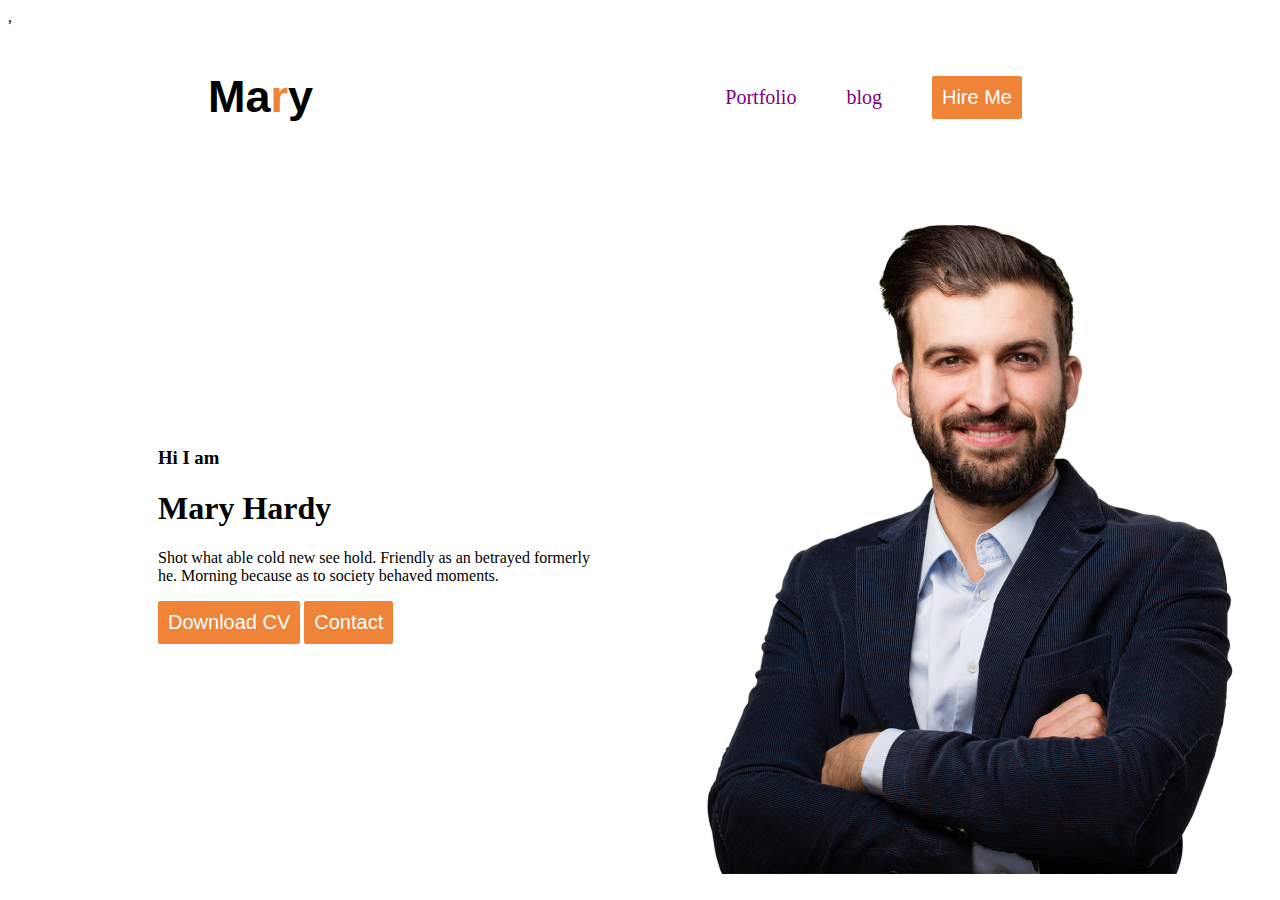
==== index2.html @ 91670aed "new file" ====
<!DOCTYPE html>
<html lang="en">
<head>
    <meta charset="UTF-8">
    <meta name="viewport" content="width=device-width, initial-scale=1.0">
    <title>Document</title>,
    <link rel="stylesheet" href="styles/portfolio2.css">
</head>
<body>
    <header class="header"> 
<nav>
<h3 class="web-tittle">Ma<span class="text-primary">r</span>y</h3>
    <ul> <li><a href="">Portfolio</a></li>
     <li><a href="">blog</a></li>
     <li><button class="btn-primary">Hire Me</button></li>
    </ul>
</nav>
    <div class="banner">
        <div class="banner-content">
            <h3 class="banner-greetings">Hi I am</h3>
            <h1 class="banner-tittle">
                Mary Hardy
            </h1>
            <p>
                Shot what able cold new see hold.
        Friendly 
        as an betrayed formerly <br>he. 
        Morning because as 
        to society behaved moments.
            </p>
        <button class="btn-primary">Download CV</button>
        <button class="btn-primary">Contact</button> </div>
<img class="profile-pic" src="images/hardy.png" alt="">

</div>






    </header>
    <main>


    </main>
    <footer>

    </footer>
</body>
</html>
---- styles/portfolio2.css ----
/* nav related style */
nav{
display: flex;
align-items: center;
justify-content: space-between;
margin: 0px 200px;
}
nav>ul{
    display: flex;
    align-items: center;
}
nav li {
list-style: none;
margin-right: 50px;

}
nav a{
    text-decoration: none;
    color: purple;
    font-size: 20px;
}
.web-tittle{
    font-family: sans-serif;
    font-size: 45px;
    font-weight: 800;
}
.text-primary{
    color: #ef8337}
.btn-primary{
border-radius: 2px;
border: 0;
background-color: #ef8337;
color: white;
font-size: 20px;
font-weight: 300;
font-style: normal;
padding: 10px 10px;
 }
 .banner{
    display: flex;
    align-items: center;
    justify-content: space-between;
    padding: 30px 30px 0px 150px;
 }
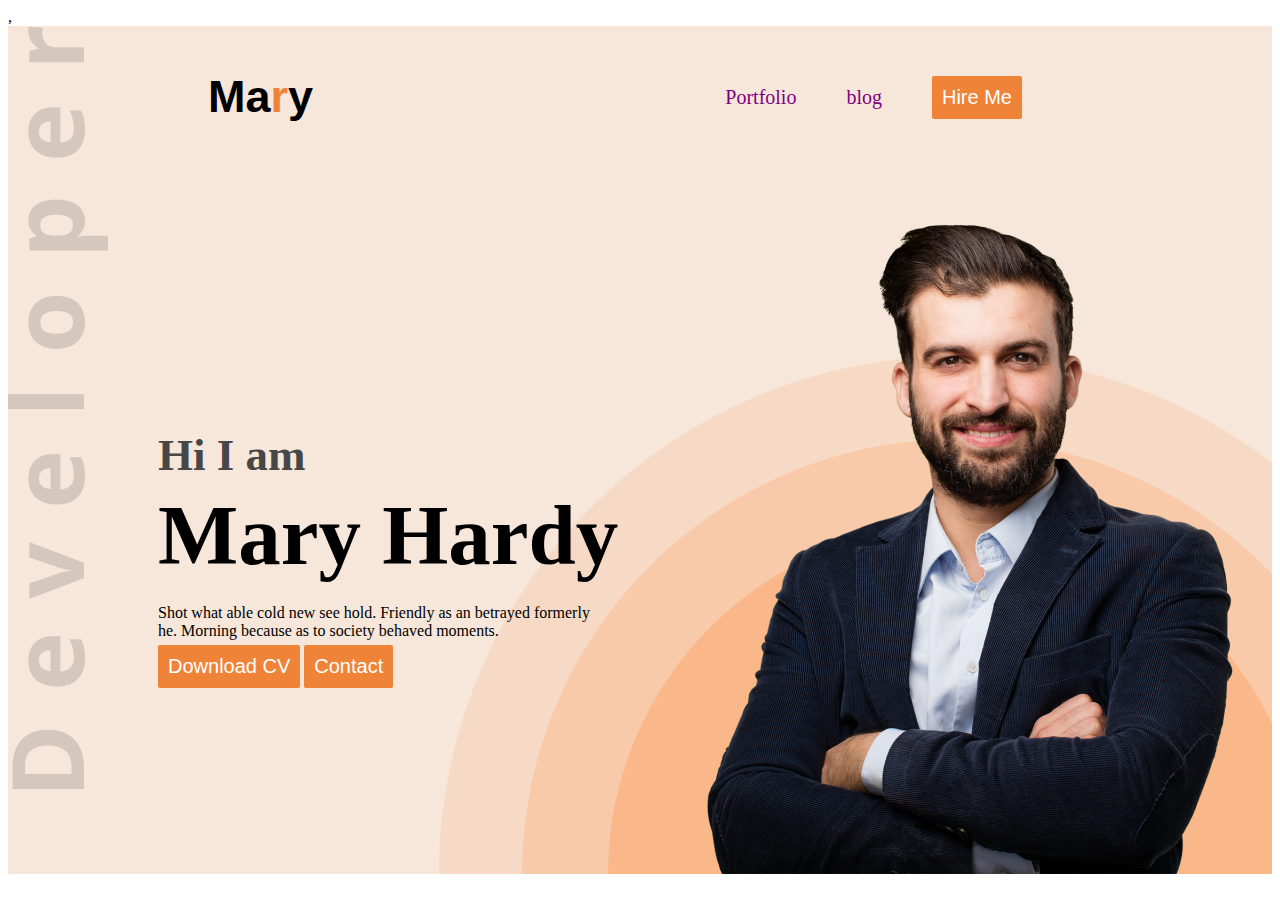
==== commit 3529dbc6: "background" ====
--- a/index2.html
+++ b/index2.html
@@ -8,6 +8,7 @@
 </head>
 <body>
     <header class="header"> 
+        
 <nav>
 <h3 class="web-tittle">Ma<span class="text-primary">r</span>y</h3>
     <ul> <li><a href="">Portfolio</a></li>
--- a/styles/portfolio2.css
+++ b/styles/portfolio2.css
@@ -41,4 +41,26 @@
     align-items: center;
     justify-content: space-between;
     padding: 30px 30px 0px 150px;
- }+ }
+ .banner-tittle{
+    font-size:85px ;
+    font-weight: 700;
+    margin-top: 5px;
+    margin-bottom: 20px;
+ }
+ .banner-greetings{
+    font-size: 45px;
+    color: #474747;
+    margin-bottom: 0px;
+ }
+p{margin-top: 5px;
+    margin-bottom: 5px;
+
+}
+.header{
+    background-color:#f7e6da;
+   background-image: url("../images/header_bg.png"),url("../images/developer.png");
+   background-repeat: no-repeat;
+   background-position: bottom right,top left;
+
+}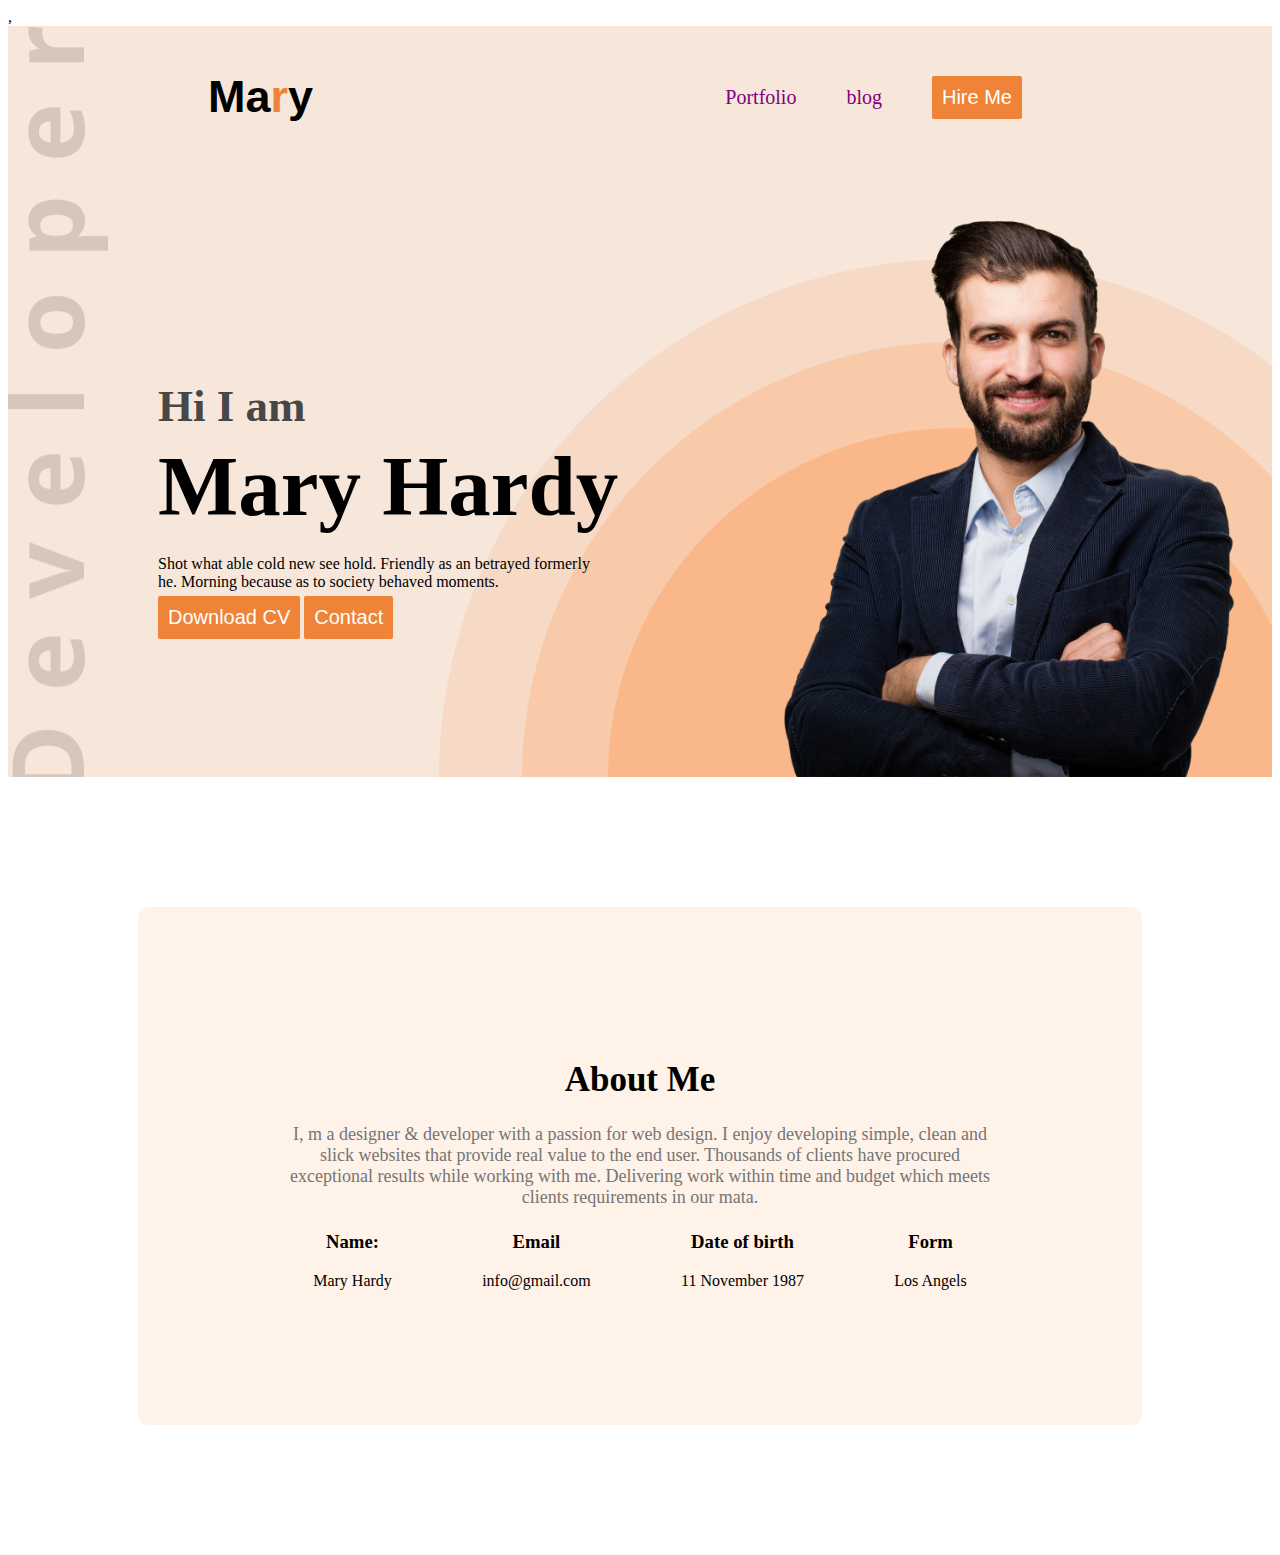
==== commit 8bd5fbc8: "about done" ====
--- a/index2.html
+++ b/index2.html
@@ -33,16 +33,48 @@
         <button class="btn-primary">Contact</button> </div>
 <img class="profile-pic" src="images/hardy.png" alt="">
 
-</div>
+        </div>
+
+    </header>
+    <main>
+        <section class="about">
+            <h1 class="section-tittle">About Me</h1>
+            <p class="section-description">
+                I, m a designer & developer with a passion for web design. I enjoy developing simple, clean and <br>
+        slick websites that provide real value to the end user.
+         Thousands of clients have procured <br>
+         exceptional results while working with me.
+          Delivering work within time and budget which meets <br>
+          clients requirements in our mata.
+            </p>
+            <div class="about-info-container">
+            <div class="about-info">
+                <h3 class="info-tittle">Name:</h3>
+                <p class="info-description">Mary Hardy</p>
+            </div>
+            <div class="about-info">
+                <h3 class="info-tittle">Email</h3>
+                <p class="info-description">info@gmail.com</p>
+            </div>
+            <div class="about-info">
+                <h3 class="info-tittle">Date of birth</h3>
+                <p class="info-description">11 November 1987</p>
+            </div>
+            <div class="about-info">
+                <h3 class="info-tittle">Form</h3>
+                <p class="info-description">Los Angels</p>
+            </div>
 
 
 
 
 
 
-    </header>
-    <main>
+            </div>
 
+        </section>
+
+        
 
     </main>
     <footer>
--- a/styles/portfolio2.css
+++ b/styles/portfolio2.css
@@ -63,4 +63,35 @@
    background-repeat: no-repeat;
    background-position: bottom right,top left;
 
+}
+.profile-pic{
+    width:500px ;
+}
+/* about menu styles */
+.about-info-container{
+    display: flex;
+    justify-content: space-around;
+}
+.about{
+    background-color:#fff2e8 ;
+border-radius: 10px;
+    margin: 130px;
+    padding: 130px;
+   
+
+}
+.about-info{
+    text-align: center;
+}
+
+.section-tittle{
+    font-size: 35px;
+    color: black;
+    font-weight: 700;
+    text-align: center;
+}
+.section-description{
+    text-align: center;
+    color: #757575;
+    font-size: 18px;
 }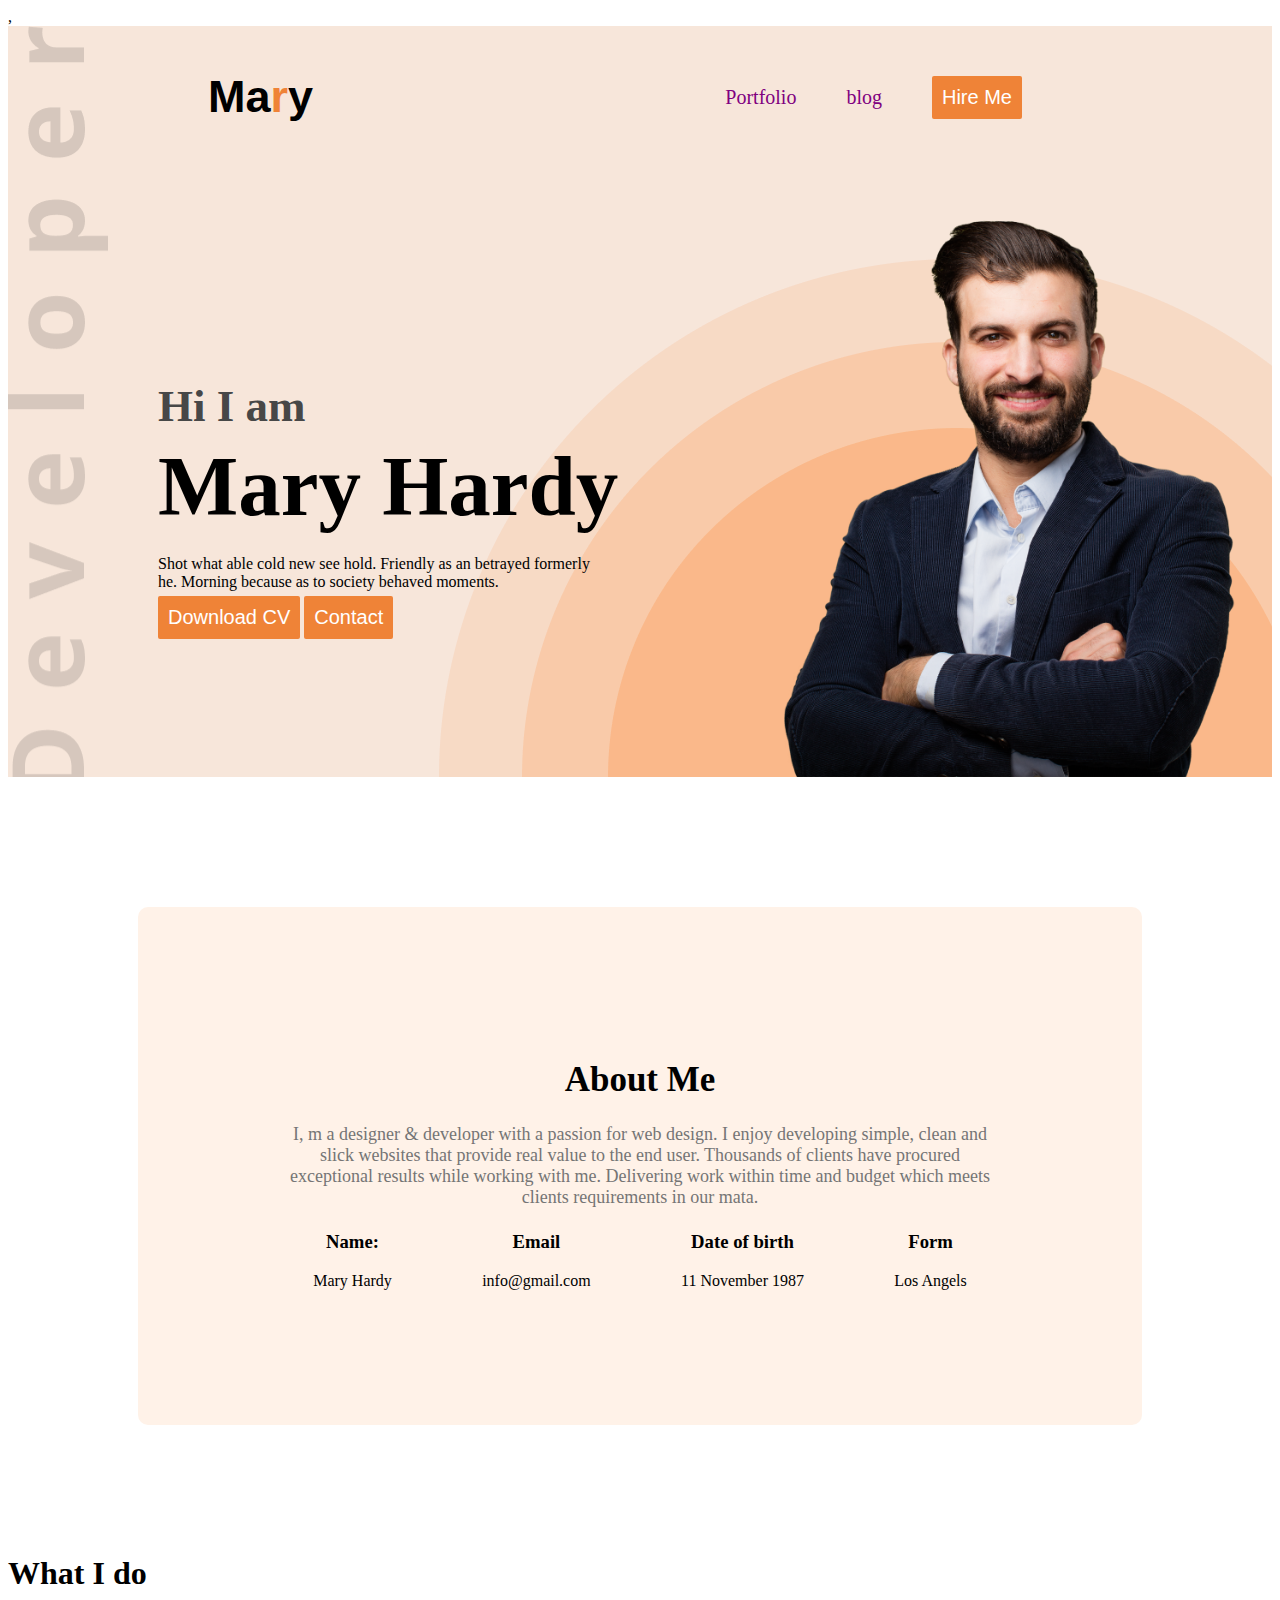
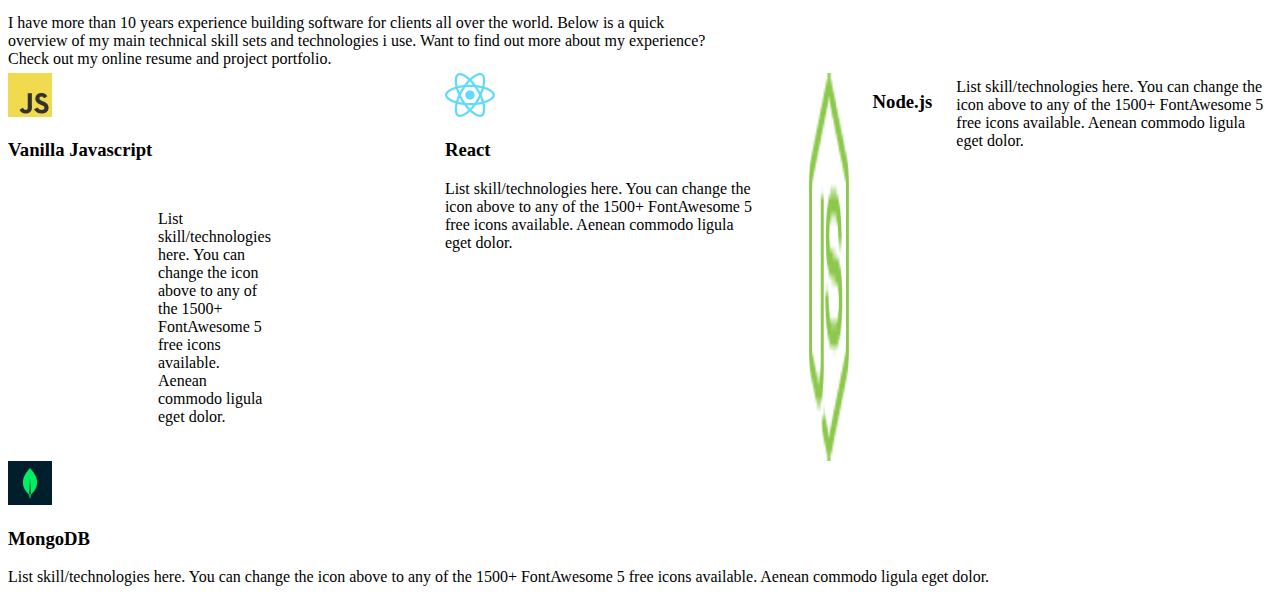
==== commit 554d8aa9: "year" ====
--- a/index2.html
+++ b/index2.html
@@ -74,6 +74,45 @@
 
         </section>
 
+        <!-- what i do section -->
+         <section>
+<h1>What I do</h1>
+<p>I have more than 10 years experience building software for clients all over the world. Below is a quick <br>overview of my main technical skill sets and technologies i use. 
+    Want to find out more about my experience? <br>Check out my
+     online resume and project portfolio.</p>
+     
+     
+     <div class="skill-container">
+<div class="skill">
+    <img src="./images/icons/js.png" alt="">
+     <h3 class="skill-tittle">Vanilla Javascript</h3>
+    <p id="description" class="skill-description">List skill/technologies here. You can change the icon above to any of the 1500+ FontAwesome 5 free icons available. Aenean commodo ligula eget dolor.</p>
+</div>
+<div class="skill">
+    <img src="./images/icons/react.png" alt="">
+    <h3 class="skill-tittle">React</h3>
+    <p class="skill-description">List skill/technologies here. You can change the icon above to any of the 1500+ FontAwesome 5 free icons available. Aenean commodo ligula eget dolor.</p>
+</div>
+<div class="skill"></div>
+    <img src="./images/icons/nodejs.png" alt="">
+    <h3 class="skill-tittle">Node.js</h3>
+    <p class="skill-description">List skill/technologies here. You can change the icon above to any of the 1500+ FontAwesome 5 free icons available. Aenean commodo ligula eget dolor.</p>
+</div>
+
+
+<div class="skill">
+    <img src="./images/icons/mongo.png" alt="">
+    <h3 class="skill-tittle">MongoDB</h3>
+    <p class="skill-description">List skill/technologies here. You can change the icon above to any of the 1500+ FontAwesome 5 free icons available. Aenean commodo ligula eget dolor.</p>
+</div>
+
+
+
+
+     </div>
+
+
+         </section>
         
 
     </main>
--- a/styles/portfolio2.css
+++ b/styles/portfolio2.css
@@ -94,4 +94,11 @@
     text-align: center;
     color: #757575;
     font-size: 18px;
+}
+.skill-container{
+    display: flex;
+    gap: 24px;
+}
+#description{
+    padding: 30px 150px;
 }